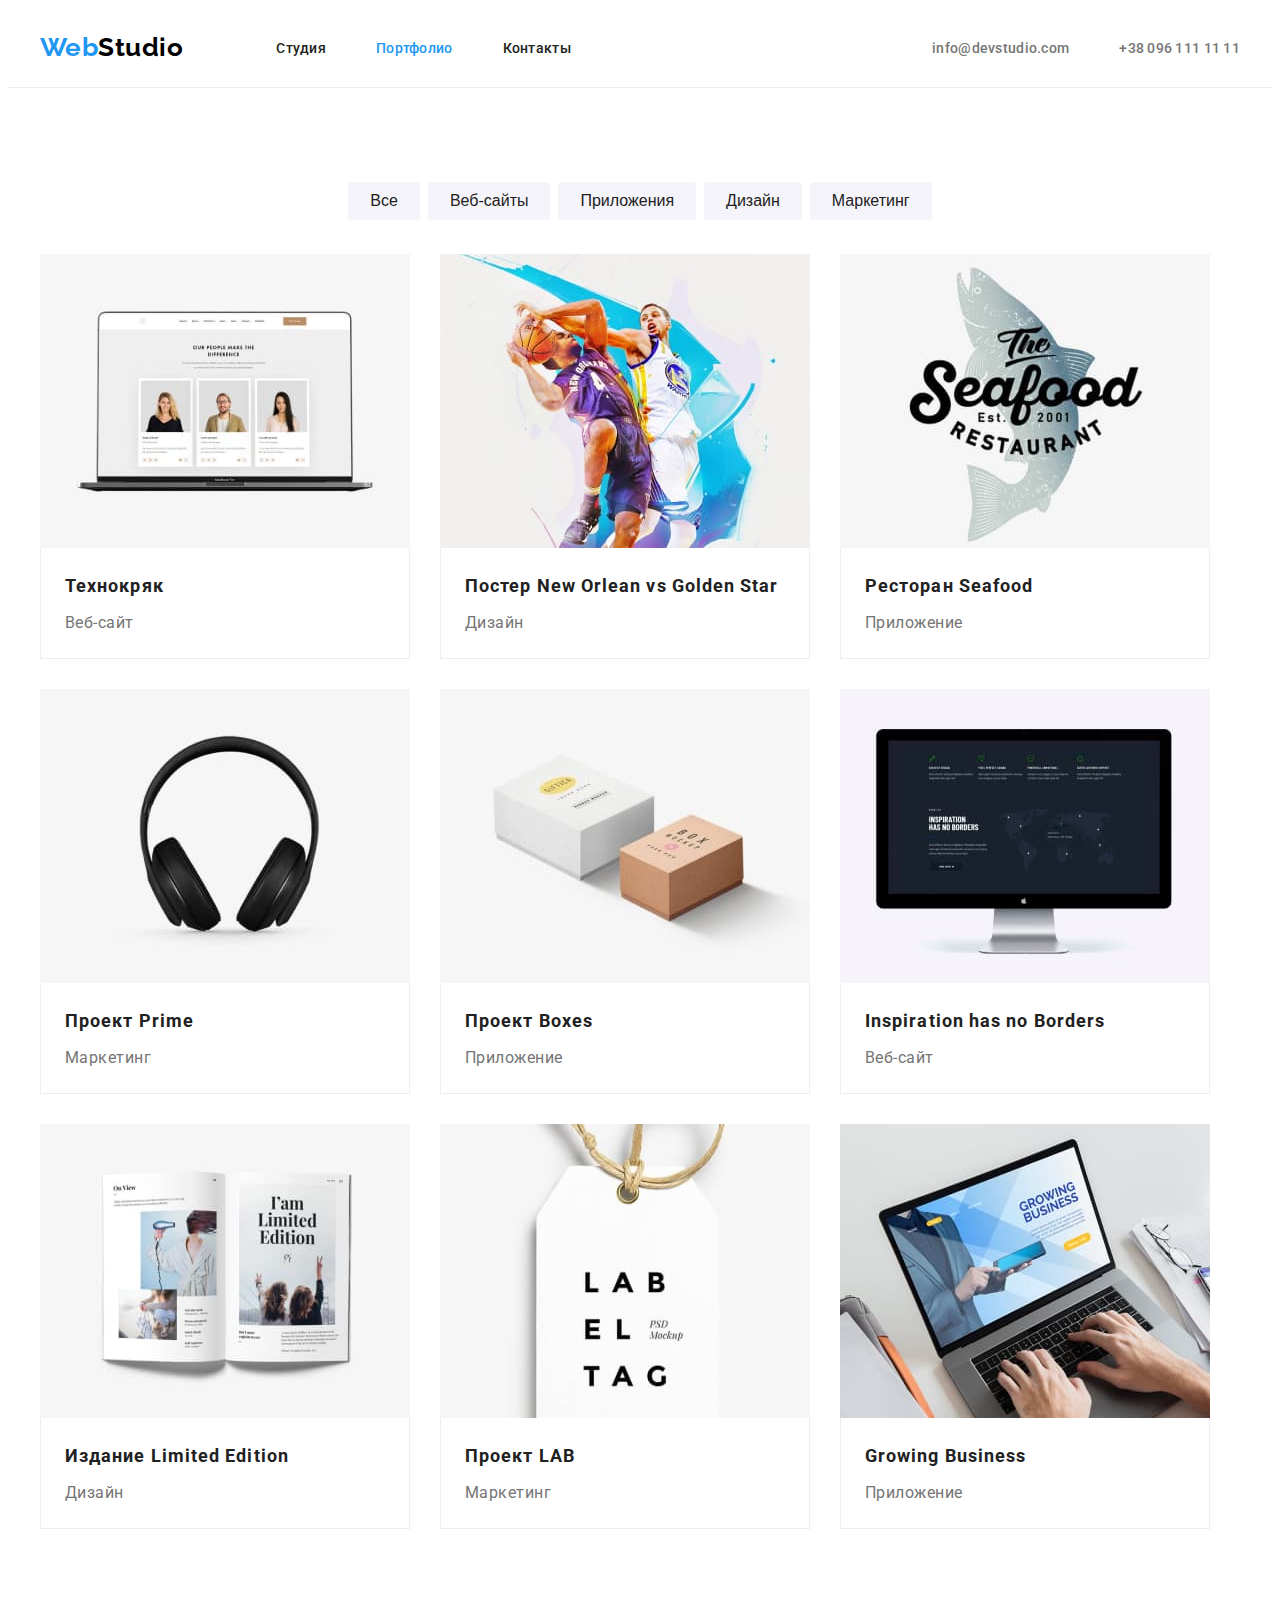
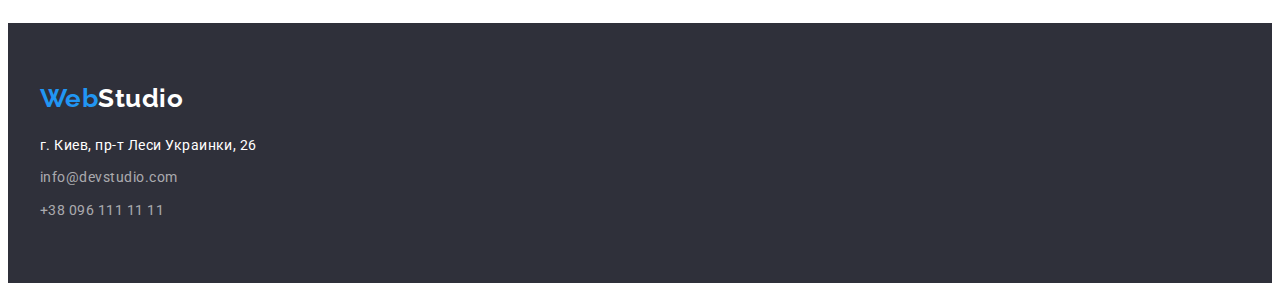
==== portfolio.html @ 40608341 "старт 4 дз" ====
<!DOCTYPE html>
<html lang="en">
<head>
    <meta charset="UTF-8">
    <meta http-equiv="X-UA-Compatible" content="IE=edge">
    <meta name="viewport" content="width=device-width, initial-scale=1.0">
    <title>Document</title>
    <link href="https://fonts.googleapis.com/css2?family=Raleway:wght@700&family=Roboto:wght@400;500;700;900&display=swap" rel="stylesheet">
    <link rel="stylesheet" href="https://cdnjs.cloudflare.com/ajax/libs/modern-normalize/1.1.0/modern-normalize.min.css" integrity="sha512-wpPYUAdjBVSE4KJnH1VR1HeZfpl1ub8YT/NKx4PuQ5NmX2tKuGu6U/JRp5y+Y8XG2tV+wKQpNHVUX03MfMFn9Q==" crossorigin="anonymous" referrerpolicy="no-referrer" />
    <link rel="stylesheet" href="./css/styles.css">
</head>
<body>
    <header class="header">
        <div class="header-container container">
            <a href="../" class="header-logo link"><span class="web">Web</span>Studio</a>
            <nav class="navigation">
                <ul class="navigation-menu list">
                    <li class="navigation-item"><a href="./index.html" class="navigation-link link">Студия</a></li>
                    <li class="navigation-item"><a href="./portfolio.html" class="navigation-link link active">Портфолио</a></li>
                    <li class="navigation-item"><a href="" class="navigation-link link">Контакты</a></li>
                </ul>
            </nav>
            <ul class="contacts-list list">
                <li class="cotacts-item"><a href="mailto:info@devstudio.com"
                        class="contacts-link link">info@devstudio.com</a></li>
                <li class="cotacts-item"><a href="tel:+380961111111" class="contacts-link link">+38 096 111 11 11</a></li>
            </ul>
        </div>
    </header>
    <main class="">
        <section class="section container">
            <h1 class="filter-title">Наши работы</h1>
            <ul class="filter-list list">
                <li class="filter-item">
                    <button type="button" class="filter-btn">Все</button>
                </li>
                <li class="filter-item">
                    <button type="button" class="filter-btn">Веб-сайты</button>
                </li>
                <li class="filter-item">
                    <button type="button" class="filter-btn">Приложения</button>
                </li>
                <li class="filter-item">
                    <button type="button" class="filter-btn">Дизайн</button>
                </li>
                <li class="filter-item">
                    <button type="button" class="filter-btn">Маркетинг</button>
                </li>
            </ul>
            <ul class="portfolio list">
                <li class="portfolio-item">
                    <a href="" class="portfolio-link link">
                        <img src="./imeg/portfolioimg1.jpg" alt="монитор ноутбука" width="370" height="294"> 
                        <div class="portfolio-content">
                            <h2 class="portfolio-link-title">Технокряк</h2>
                            <p class="portfolio-link-text">Веб-сайт</p>
                        </div>
                    </a>
                </li>
                <li class="portfolio-item">
                    <a href="" class="portfolio-link link">
                        <img src="./imeg/portfolioimg2.jpg" alt="два баскетболиста сражаются за мяч" width="370" height="294">
                        <div class="portfolio-content">
                            <h2 class="portfolio-link-title">Постер New Orlean vs Golden Star</h2>
                            <p class="portfolio-link-text">Дизайн</p>
                        </div>
                    </a>
                </li>
                <li class="portfolio-item">
                    <a href="" class="portfolio-link link">
                        <img src="./imeg/portfolioimg3.jpg" alt="эмблема ресторана" width="370" height="294">
                        <div class="portfolio-content">
                            <h2 class="portfolio-link-title">Ресторан Seafood</h2>
                            <p class="portfolio-link-text">Приложение</p>
                        </div>
                    </a>
                </li>
                <li class="portfolio-item">
                    <a href="" class="portfolio-link link">
                        <img src="./imeg/portfolioimg4.jpg" alt="наушники" width="370" height="294">
                        <div class="portfolio-content">
                            <h2 class="portfolio-link-title">Проект Prime</h2>
                            <p class="portfolio-link-text">Маркетинг</p>
                        </div>
                    </a>
                </li>
                <li class="portfolio-item">
                    <a href="" class="portfolio-link link">
                        <img src="./imeg/portfolioimg5.jpg" alt="две коробки" width="370" height="294">
                        <div class="portfolio-content">
                            <h2 class="portfolio-link-title">Проект Boxes</h2>
                            <p class="portfolio-link-text">Приложение</p>
                        </div>
                    </a>
                </li>
                <li class="portfolio-item">
                    <a href="" class="portfolio-link link">
                        <img src="./imeg/portfolioimg6.jpg" alt="монитор компютера" width="370" height="294">
                        <div class="portfolio-content">
                            <h2 class="portfolio-link-title">Inspiration has no Borders</h2>
                            <p class="portfolio-link-text">Веб-сайт</p>
                        </div>
                    </a>
                </li>
                <li class="portfolio-item">
                    <a href="" class="portfolio-link link">
                        <img src="./imeg/portfolioimg7.jpg" alt="развернутый журнал" width="370" height="294">
                        <div class="portfolio-content">
                            <h2 class="portfolio-link-title">Издание Limited Edition</h2>
                            <p class="portfolio-link-text">Дизайн</p>
                        </div>
                    </a>
                </li>
                <li class="portfolio-item">
                    <a href="" class="portfolio-link link">
                        <img src="./imeg/portfolioimg8.jpg" alt="бирка с надписью" width="370" height="294">
                        <div class="portfolio-content">
                            <h2 class="portfolio-link-title">Проект LAB</h2>
                            <p class="portfolio-link-text">Маркетинг</p>
                        </div>
                    </a>
                </li>
                <li class="portfolio-item">
                    <a href="" class="portfolio-link link">
                        <img src="./imeg/portfolioimg9.jpg" alt="человек работает на ноутбуке" width="370" height="294">
                        <div class="portfolio-content">
                            <h2 class="portfolio-link-title">Growing Business</h2>
                            <p class="portfolio-link-text">Приложение</p>
                        </div>
                    </a>    
                </li>
            </ul>
        </section>
    </main>
    <footer class="footer">
        <div class="container footer-container">
            <a href="../" class="footer-logo link"><span class="web">Web</span>Studio</a>
            <address class="footer-address">
                <ul class="footer-list list">
                    <li class="footer-contact-item">г. Киев, пр-т Леси Украинки, 26</li>
                    <li class="footer-contact-item"><a class="footer-contact-link link"
                            href="mailto:info@devstudio.com">info@devstudio.com</a></li>
                    <li class="footer-contact-item"><a class="footer-contact-link link" href="tel:+380961111111">+38 096 111
                            11 11</a></li>
                </ul>
            </address>
        </div>
    </footer>
</body>
</html>
---- css/styles.css ----
:root {
  --primery-text-color: #757575;
  --titel-text-color: #212121;
  --accent-color: #2196f3;
  --accent-color-btn: #ffffff;
  --nav-color: #212121;
  --logo-head-color: #000000;
  --footer-contact-color: rgba(255, 255, 255, 0.6);
  --primery-bg-color: #e5e5e5;
  --white-color: #ffffff;
  --footer-bg-color: #2f303a;
  --section-bg-color: #f5f4fa;
}
p,
h1,
h2,
h3,
h4,
h5,
h6 {
  margin: 0;
}
ul {
  margin: 0;
  padding-left: 0;
}
img {
  display: block;
  max-width: 100%;
  height: auto;
}
body {
  font-family: Roboto, sans-serif;
  letter-spacing: 0.03em;
  color: var(--primery-text-color);
  background-color: var(--white-color);
}
.container {
  width: 1200px;
  margin: 0 auto;
  padding-left: 15px;
  padding-right: 15px;
}
.section {
  padding-top: 94px;
  padding-bottom: 94px;
}
.link {
  text-decoration: none;
}
.list {
  list-style: none;
}

/* Header */

.header {
  background-color: var(--white-color);
  border-bottom: 1px solid #ececec;
}
.header-container {
  display: flex;
  align-items: center;
}
.header-logo {
  margin-right: 93px;
  padding-top: 24px;
  padding-bottom: 24px;

  font-family: Raleway, sans-serif;
  font-weight: 700;
  font-size: 26px;
  line-height: 1.19;

  color: var(--logo-head-color);
}
.web {
  color: var(--accent-color);
}
.navigation-menu {
  display: flex;
}
.navigation-item:not(:last-child) {
  margin-right: 50px;
}
.navigation-link {
  padding-top: 32px;
  padding-bottom: 32px;

  font-weight: 500;
  font-size: 14px;
  line-height: 1.14;
  letter-spacing: 0.02em;

  color: var(--nav-color);
}
.active,
.navigation-link:hover,
.navigation-link:focus {
  color: var(--accent-color);
}
.contacts-list {
  display: flex;
  margin-left: auto;
}
.cotacts-item:not(:last-child) {
  margin-right: 50px;
}
.contacts-link {
  padding-top: 32px;
  padding-bottom: 32px;

  font-weight: 500;
  font-size: 14px;
  line-height: 1.14;
  letter-spacing: 0.02em;
  color: var(--primery-text-color);
}
.contacts-link:hover,
.contacts-link:focus {
  color: var(--accent-color);
}

/* Hero */

.hero {
  background-color: var(--footer-bg-color);
  text-align: center;
}
.hero-container {
  padding: 200px 240px;
}
.hero-title {
  margin-bottom: 30px;

  max-width: 696px;
  font-weight: 900;
  font-size: 44px;
  line-height: 1.36;
  letter-spacing: 0.06em;
  text-transform: uppercase;

  color: var(--white-color);
}
.hero-btn {
  background: var(--accent-color);
  box-shadow: 0px 4px 4px rgba(0, 0, 0, 0.15);
  border-radius: 4px;

  padding: 10px 32px;
  margin: 0 auto;
  font-weight: 700;
  font-size: 16px;
  line-height: 1.87;
  display: flex;
  align-items: center;
  text-align: center;
  letter-spacing: 0.06em;

  color: var(--accent-color-btn);
}
.hero-btn:hover,
.hero-btn:focus {
  background: #188ce8;
  cursor: pointer;
}

/* advantage */

.advantages-title {
  display: none;
}
.advantages-list {
  display: flex;
  min-width: 270px;
}
.advantage-item:not(:last-child) {
  margin-right: 30px;
}
.advantage-subtitle {
  margin-bottom: 10px;
  font-weight: 700;
  font-size: 14px;
  line-height: 1.14;
  color: var(--titel-text-color);
  text-transform: uppercase;
}
.advantage-text {
  font-size: 14px;
  line-height: 1.71;
}

/* work */

.work {
  padding-top: 0;
}
.work-title {
  margin-bottom: 50px;

  font-weight: 700;
  font-size: 36px;
  line-height: 1.17;
  text-align: center;
  color: var(--titel-text-color);
}
.work-list {
  display: flex;
}
.work-item {
  flex-basis: calc(100 / 3 - 30px);
}
.work-item:not(:last-child) {
  margin-right: 30px;
  min-width: 370px;
}

/* Team */

.team {
  background-color: var(--section-bg-color);
}
.team-title {
  margin-bottom: 50px;

  font-weight: 700;
  font-size: 36px;
  line-height: 1.17;
  text-align: center;
  color: var(--titel-text-color);
}
.team-list {
  display: flex;
}
.team-item {
  flex-basis: calc(100 / 4 - 30px);
}
.team-item:not(:last-child) {
  margin-right: 30px;
}
.team-content {
  padding: 30px 0;
  box-shadow: 0px 4px 4px rgba(0, 0, 0, 0.15);
  border-radius: 4px;

  background: var(--white-color);
}
.team-subtitle {
  margin-bottom: 10px;

  font-weight: 500;
  font-size: 16px;
  line-height: 1.19;
  text-align: center;
  color: var(--titel-text-color);
}
.team-text {
  font-size: 16px;
  line-height: 1.19;
  text-align: center;
}

/*----------------- Portfolio -----------------*/

.filter-title {
  overflow: hidden;
  font-size: 0px;
}
.filter-list {
  display: flex;
  margin-bottom: 34px;
  justify-content: center;
}
.filter-item:not(:last-child) {
  margin-right: 8px;
}
.filter-btn {
  padding: 6px 22px;
  background: #f5f4fa;
  border-radius: 4px;
  border-width: 0;
  font-weight: 500;
  font-size: 16px;
  line-height: 1.62;
  text-align: center;
  color: var(--nav-color);
}
.filter-btn:hover,
.filter-btn:focus {
  background: var(--accent-color);
  box-shadow: 0px 3px 1px rgba(0, 0, 0, 0.1), 0px 1px 2px rgba(0, 0, 0, 0.08),
    0px 2px 2px rgba(0, 0, 0, 0.12);
  border-radius: 4px;
  cursor: pointer;

  font-weight: 500;
  font-size: 16px;
  line-height: 1.62;
  text-align: center;
  color: var(--accent-color-btn);
}
.portfolio {
  display: flex;
  flex-wrap: wrap;
  margin-right: -30px;
  margin-bottom: -30px;
}
.portfolio-item {
  flex-basis: calc(100 / 3 - 30px);
  margin-right: 30px;
  margin-bottom: 30px;
}
.portfolio-content {
  padding: 20px 24px;
  border-bottom: 1px solid #eeeeee;
  border-left: 1px solid #eeeeee;
  border-right: 1px solid #eeeeee;
}
.portfolio-link-title {
  margin-bottom: 4px;

  font-weight: 700;
  font-size: 18px;
  line-height: 2;
  letter-spacing: 0.06em;
  color: var(--titel-text-color);
}
.portfolio-link-text {
  font-size: 16px;
  line-height: 1.87;
  color: var(--primery-text-color);
}

/* Footer */
.footer {
  background-color: var(--footer-bg-color);
}
.footer-container {
  padding-top: 60px;
  padding-bottom: 60px;
}
.footer-logo {
  display: block;
  max-width: 135px;
  margin-bottom: 20px;

  font-family: Raleway, sans-serif;
  font-weight: 700;
  font-size: 26px;
  line-height: 1.19;
  color: var(--white-color);
}
.footer-address {
  font-size: 14px;
  line-height: 1.71;
  font-style: normal;
  color: var(--white-color);
}
.footer-contact-item {
  min-width: 231px;
}
.footer-contact-item:not(:last-child) {
  margin-bottom: 9px;
}

.footer-contact-link {
  font-size: 14px;
  line-height: 1.71;
  color: var(--footer-contact-color);
}
.footer-contact-link:hover,
.footer-contact-link:focus {
  color: var(--accent-color);
}
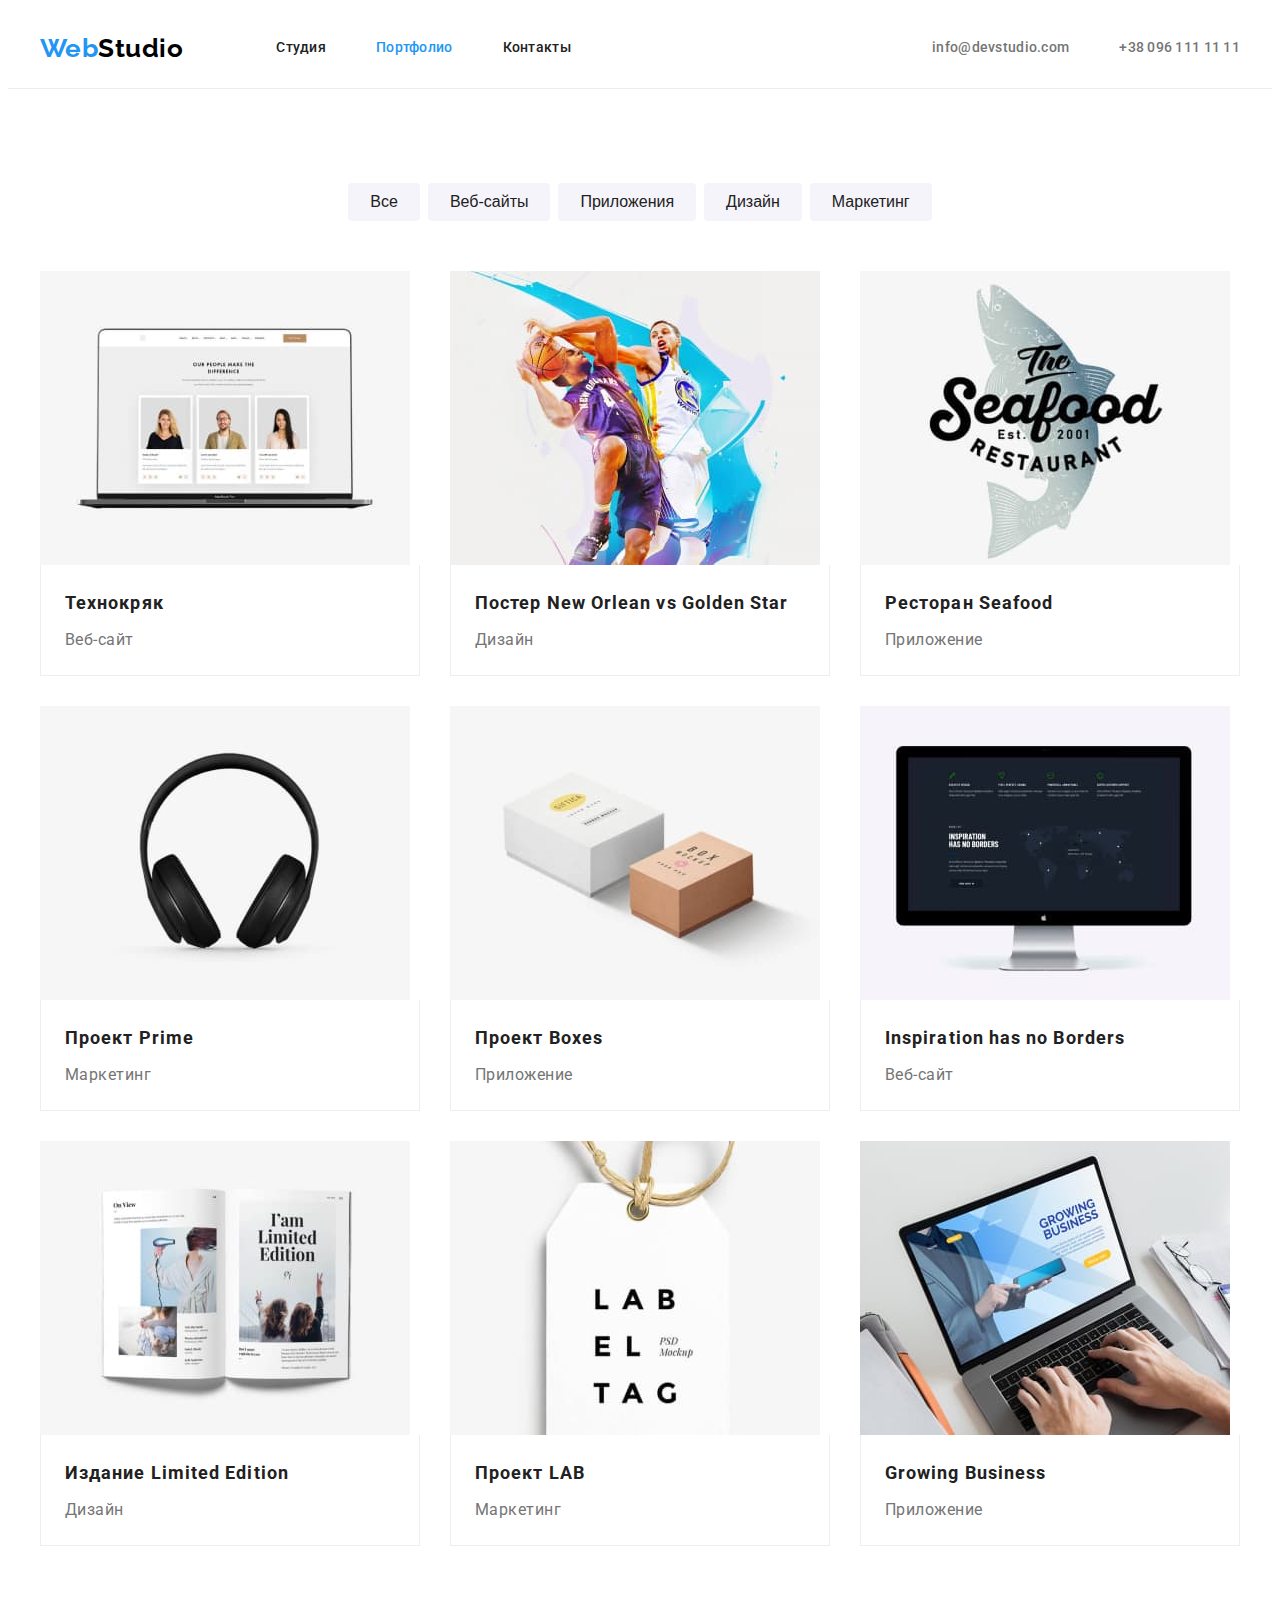
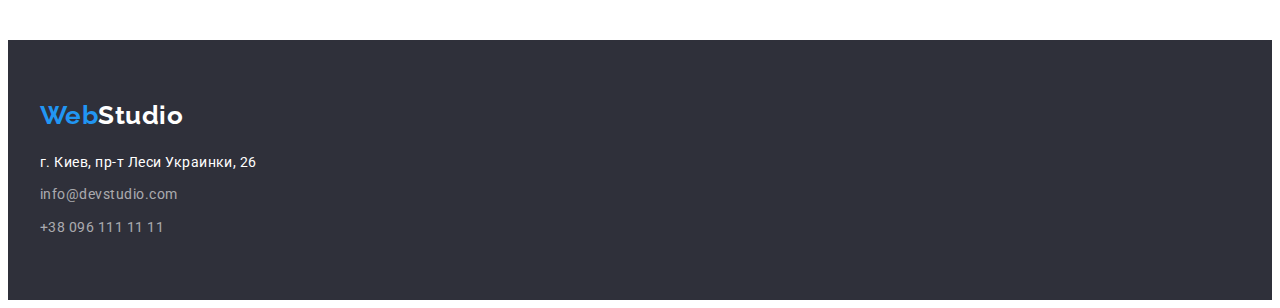
==== commit 3ee07684: "исправляет замечания ментора" ====
--- a/portfolio.html
+++ b/portfolio.html
@@ -28,112 +28,116 @@
         </div>
     </header>
     <main class="">
-        <section class="section container">
-            <h1 class="filter-title">Наши работы</h1>
-            <ul class="filter-list list">
-                <li class="filter-item">
-                    <button type="button" class="filter-btn">Все</button>
-                </li>
-                <li class="filter-item">
-                    <button type="button" class="filter-btn">Веб-сайты</button>
-                </li>
-                <li class="filter-item">
-                    <button type="button" class="filter-btn">Приложения</button>
-                </li>
-                <li class="filter-item">
-                    <button type="button" class="filter-btn">Дизайн</button>
-                </li>
-                <li class="filter-item">
-                    <button type="button" class="filter-btn">Маркетинг</button>
-                </li>
-            </ul>
-            <ul class="portfolio list">
-                <li class="portfolio-item">
-                    <a href="" class="portfolio-link link">
-                        <img src="./imeg/portfolioimg1.jpg" alt="монитор ноутбука" width="370" height="294"> 
-                        <div class="portfolio-content">
-                            <h2 class="portfolio-link-title">Технокряк</h2>
-                            <p class="portfolio-link-text">Веб-сайт</p>
-                        </div>
-                    </a>
-                </li>
-                <li class="portfolio-item">
-                    <a href="" class="portfolio-link link">
-                        <img src="./imeg/portfolioimg2.jpg" alt="два баскетболиста сражаются за мяч" width="370" height="294">
-                        <div class="portfolio-content">
-                            <h2 class="portfolio-link-title">Постер New Orlean vs Golden Star</h2>
-                            <p class="portfolio-link-text">Дизайн</p>
-                        </div>
-                    </a>
-                </li>
-                <li class="portfolio-item">
-                    <a href="" class="portfolio-link link">
-                        <img src="./imeg/portfolioimg3.jpg" alt="эмблема ресторана" width="370" height="294">
-                        <div class="portfolio-content">
-                            <h2 class="portfolio-link-title">Ресторан Seafood</h2>
-                            <p class="portfolio-link-text">Приложение</p>
-                        </div>
-                    </a>
-                </li>
-                <li class="portfolio-item">
-                    <a href="" class="portfolio-link link">
-                        <img src="./imeg/portfolioimg4.jpg" alt="наушники" width="370" height="294">
-                        <div class="portfolio-content">
-                            <h2 class="portfolio-link-title">Проект Prime</h2>
-                            <p class="portfolio-link-text">Маркетинг</p>
-                        </div>
-                    </a>
-                </li>
-                <li class="portfolio-item">
-                    <a href="" class="portfolio-link link">
-                        <img src="./imeg/portfolioimg5.jpg" alt="две коробки" width="370" height="294">
-                        <div class="portfolio-content">
-                            <h2 class="portfolio-link-title">Проект Boxes</h2>
-                            <p class="portfolio-link-text">Приложение</p>
-                        </div>
-                    </a>
-                </li>
-                <li class="portfolio-item">
-                    <a href="" class="portfolio-link link">
-                        <img src="./imeg/portfolioimg6.jpg" alt="монитор компютера" width="370" height="294">
-                        <div class="portfolio-content">
-                            <h2 class="portfolio-link-title">Inspiration has no Borders</h2>
-                            <p class="portfolio-link-text">Веб-сайт</p>
-                        </div>
-                    </a>
-                </li>
-                <li class="portfolio-item">
-                    <a href="" class="portfolio-link link">
-                        <img src="./imeg/portfolioimg7.jpg" alt="развернутый журнал" width="370" height="294">
-                        <div class="portfolio-content">
-                            <h2 class="portfolio-link-title">Издание Limited Edition</h2>
-                            <p class="portfolio-link-text">Дизайн</p>
-                        </div>
-                    </a>
-                </li>
-                <li class="portfolio-item">
-                    <a href="" class="portfolio-link link">
-                        <img src="./imeg/portfolioimg8.jpg" alt="бирка с надписью" width="370" height="294">
-                        <div class="portfolio-content">
-                            <h2 class="portfolio-link-title">Проект LAB</h2>
-                            <p class="portfolio-link-text">Маркетинг</p>
-                        </div>
-                    </a>
-                </li>
-                <li class="portfolio-item">
-                    <a href="" class="portfolio-link link">
-                        <img src="./imeg/portfolioimg9.jpg" alt="человек работает на ноутбуке" width="370" height="294">
-                        <div class="portfolio-content">
-                            <h2 class="portfolio-link-title">Growing Business</h2>
-                            <p class="portfolio-link-text">Приложение</p>
-                        </div>
-                    </a>    
-                </li>
-            </ul>
+        <section class="section">
+            <div class="container">
+                <h1 class="filter-title visually-hidden">Наши работы</h1>
+                <ul class="filter-list list">
+                    <li class="filter-item">
+                        <button type="button" class="filter-btn">Все</button>
+                    </li>
+                    <li class="filter-item">
+                        <button type="button" class="filter-btn">Веб-сайты</button>
+                    </li>
+                    <li class="filter-item">
+                        <button type="button" class="filter-btn">Приложения</button>
+                    </li>
+                    <li class="filter-item">
+                        <button type="button" class="filter-btn">Дизайн</button>
+                    </li>
+                    <li class="filter-item">
+                        <button type="button" class="filter-btn">Маркетинг</button>
+                    </li>
+                </ul>
+            </div>
+            <div class="container">
+                <ul class="portfolio list">
+                    <li class="portfolio-item">
+                        <a href="" class="portfolio-link link">
+                            <img src="./imeg/portfolioimg1.jpg" alt="монитор ноутбука" width="370" height="294"> 
+                            <div class="portfolio-content">
+                                <h2 class="portfolio-link-title">Технокряк</h2>
+                                <p class="portfolio-link-text">Веб-сайт</p>
+                            </div>
+                        </a>
+                    </li>
+                    <li class="portfolio-item">
+                        <a href="" class="portfolio-link link">
+                            <img src="./imeg/portfolioimg2.jpg" alt="два баскетболиста сражаются за мяч" width="370" height="294">
+                            <div class="portfolio-content">
+                                <h2 class="portfolio-link-title">Постер New Orlean vs Golden Star</h2>
+                                <p class="portfolio-link-text">Дизайн</p>
+                            </div>
+                        </a>
+                    </li>
+                    <li class="portfolio-item">
+                        <a href="" class="portfolio-link link">
+                            <img src="./imeg/portfolioimg3.jpg" alt="эмблема ресторана" width="370" height="294">
+                            <div class="portfolio-content">
+                                <h2 class="portfolio-link-title">Ресторан Seafood</h2>
+                                <p class="portfolio-link-text">Приложение</p>
+                            </div>
+                        </a>
+                    </li>
+                    <li class="portfolio-item">
+                        <a href="" class="portfolio-link link">
+                            <img src="./imeg/portfolioimg4.jpg" alt="наушники" width="370" height="294">
+                            <div class="portfolio-content">
+                                <h2 class="portfolio-link-title">Проект Prime</h2>
+                                <p class="portfolio-link-text">Маркетинг</p>
+                            </div>
+                        </a>
+                    </li>
+                    <li class="portfolio-item">
+                        <a href="" class="portfolio-link link">
+                            <img src="./imeg/portfolioimg5.jpg" alt="две коробки" width="370" height="294">
+                            <div class="portfolio-content">
+                                <h2 class="portfolio-link-title">Проект Boxes</h2>
+                                <p class="portfolio-link-text">Приложение</p>
+                            </div>
+                        </a>
+                    </li>
+                    <li class="portfolio-item">
+                        <a href="" class="portfolio-link link">
+                            <img src="./imeg/portfolioimg6.jpg" alt="монитор компютера" width="370" height="294">
+                            <div class="portfolio-content">
+                                <h2 class="portfolio-link-title">Inspiration has no Borders</h2>
+                                <p class="portfolio-link-text">Веб-сайт</p>
+                            </div>
+                        </a>
+                    </li>
+                    <li class="portfolio-item">
+                        <a href="" class="portfolio-link link">
+                            <img src="./imeg/portfolioimg7.jpg" alt="развернутый журнал" width="370" height="294">
+                            <div class="portfolio-content">
+                                <h2 class="portfolio-link-title">Издание Limited Edition</h2>
+                                <p class="portfolio-link-text">Дизайн</p>
+                            </div>
+                        </a>
+                    </li>
+                    <li class="portfolio-item">
+                        <a href="" class="portfolio-link link">
+                            <img src="./imeg/portfolioimg8.jpg" alt="бирка с надписью" width="370" height="294">
+                            <div class="portfolio-content">
+                                <h2 class="portfolio-link-title">Проект LAB</h2>
+                                <p class="portfolio-link-text">Маркетинг</p>
+                            </div>
+                        </a>
+                    </li>
+                    <li class="portfolio-item">
+                        <a href="" class="portfolio-link link">
+                            <img src="./imeg/portfolioimg9.jpg" alt="человек работает на ноутбуке" width="370" height="294">
+                            <div class="portfolio-content">
+                                <h2 class="portfolio-link-title">Growing Business</h2>
+                                <p class="portfolio-link-text">Приложение</p>
+                            </div>
+                        </a>    
+                    </li>
+                </ul>
+            </div>
         </section>
     </main>
     <footer class="footer">
-        <div class="container footer-container">
+        <div class="container">
             <a href="../" class="footer-logo link"><span class="web">Web</span>Studio</a>
             <address class="footer-address">
                 <ul class="footer-list list">
--- a/css/styles.css
+++ b/css/styles.css
@@ -46,10 +46,21 @@
   padding-bottom: 94px;
 }
 .link {
+  display: block;
   text-decoration: none;
 }
 .list {
   list-style: none;
+}
+.visually-hidden {
+  position: absolute;
+  width: 1px;
+  height: 1px;
+  margin: -1px;
+  padding: 0;
+  overflow: hidden;
+  border: 0;
+  clip: rect(0 0 0 0);
 }
 
 /* Header */
@@ -124,14 +135,15 @@
 /* Hero */
 
 .hero {
+  padding-top: 200px;
+  padding-bottom: 200px;
   background-color: var(--footer-bg-color);
   text-align: center;
-}
-.hero-container {
-  padding: 200px 240px;
 }
 .hero-title {
   margin-bottom: 30px;
+  margin-left: auto;
+  margin-right: auto;
 
   max-width: 696px;
   font-weight: 900;
@@ -167,9 +179,6 @@
 
 /* advantage */
 
-.advantages-title {
-  display: none;
-}
 .advantages-list {
   display: flex;
   min-width: 270px;
@@ -262,13 +271,9 @@
 
 /*----------------- Portfolio -----------------*/
 
-.filter-title {
-  overflow: hidden;
-  font-size: 0px;
-}
 .filter-list {
   display: flex;
-  margin-bottom: 34px;
+  margin-bottom: 50px;
   justify-content: center;
 }
 .filter-item:not(:last-child) {
@@ -306,7 +311,7 @@
   margin-bottom: -30px;
 }
 .portfolio-item {
-  flex-basis: calc(100 / 3 - 30px);
+  flex-basis: calc(100% / 3 - 30px);
   margin-right: 30px;
   margin-bottom: 30px;
 }
@@ -333,15 +338,13 @@
 
 /* Footer */
 .footer {
-  background-color: var(--footer-bg-color);
-}
-.footer-container {
   padding-top: 60px;
   padding-bottom: 60px;
+
+  background-color: var(--footer-bg-color);
 }
 .footer-logo {
   display: block;
-  max-width: 135px;
   margin-bottom: 20px;
 
   font-family: Raleway, sans-serif;
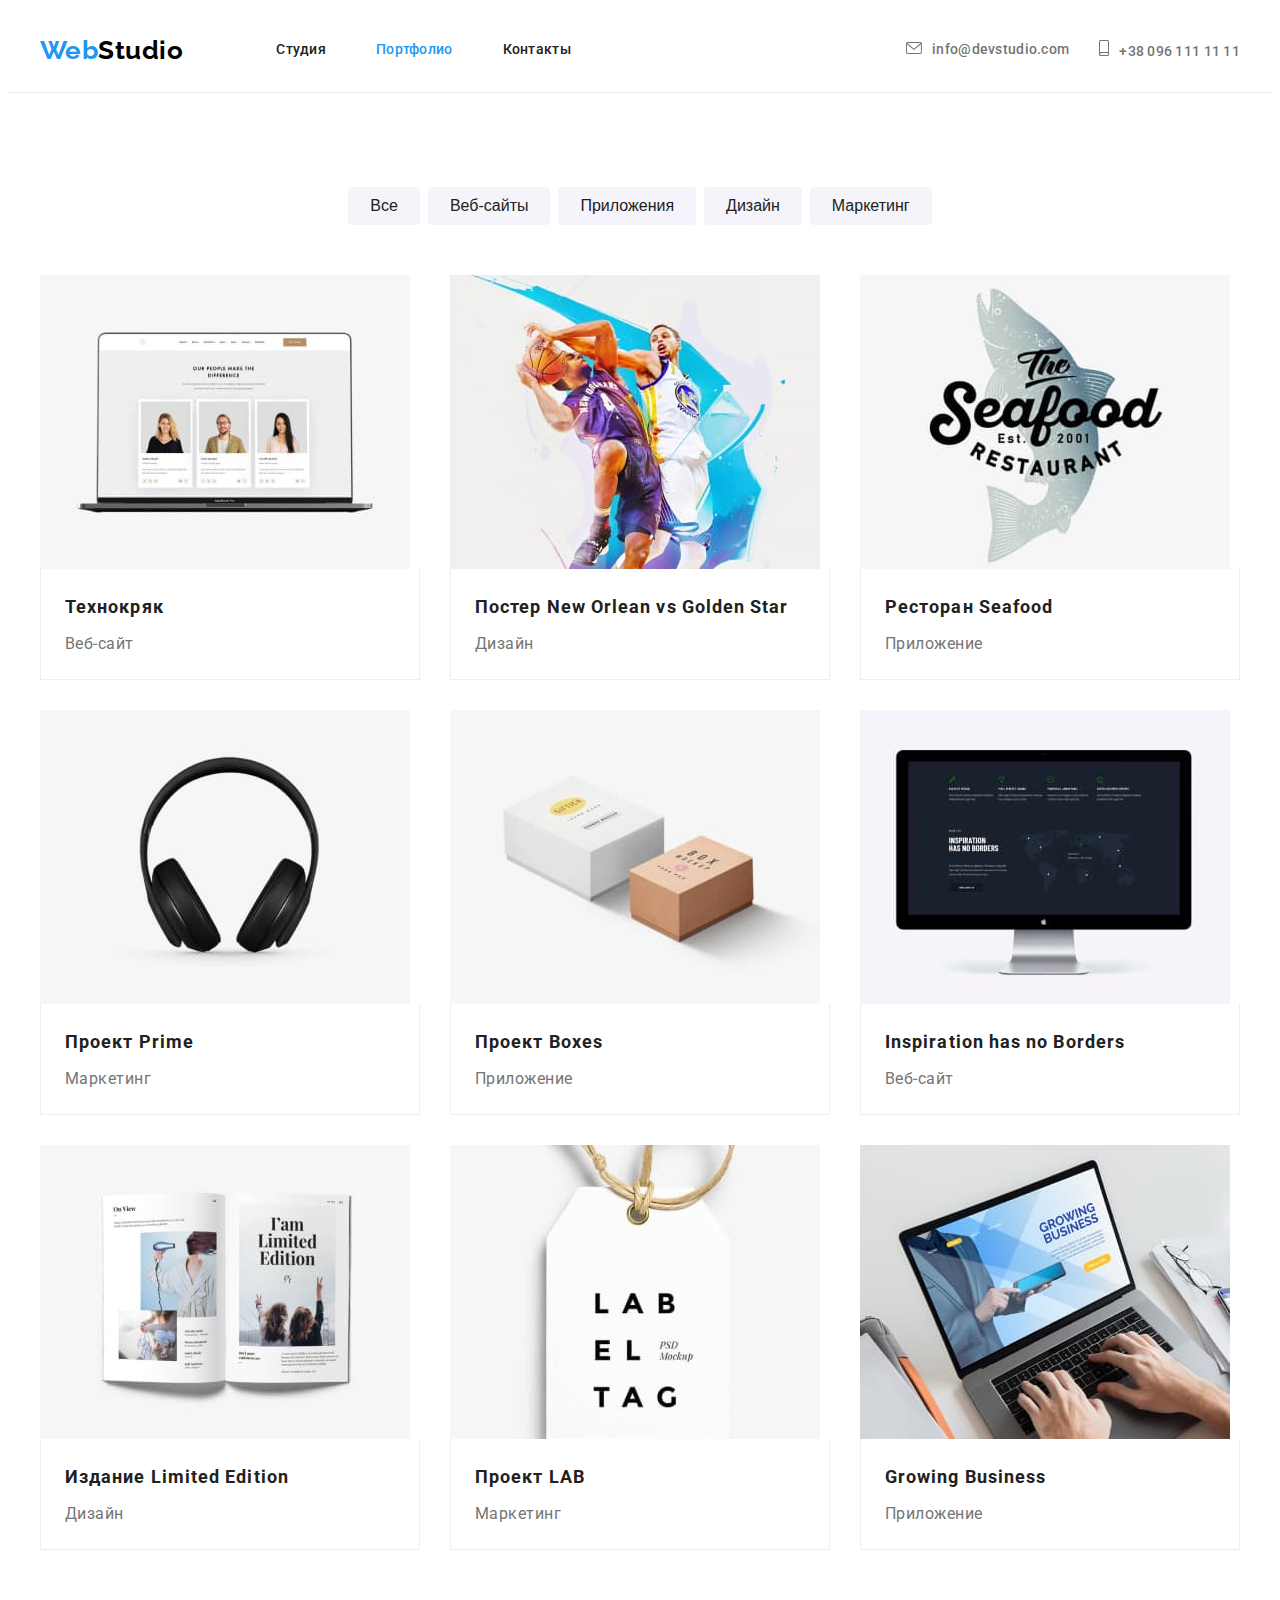
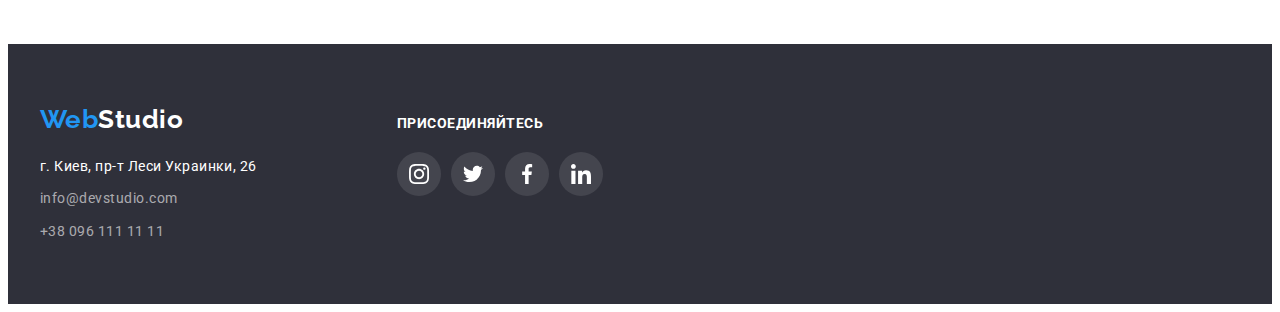
==== commit 798a397e: "добавляет иконки и фоны" ====
--- a/portfolio.html
+++ b/portfolio.html
@@ -21,9 +21,14 @@
                 </ul>
             </nav>
             <ul class="contacts-list list">
-                <li class="cotacts-item"><a href="mailto:info@devstudio.com"
-                        class="contacts-link link">info@devstudio.com</a></li>
-                <li class="cotacts-item"><a href="tel:+380961111111" class="contacts-link link">+38 096 111 11 11</a></li>
+                <li class="cotacts-item"><a href="mailto:info@devstudio.com" class="contacts-link link">
+                        <svg class="envelope-icon">
+                            <use href="./imeg/symbol-defs.svg#icon-envelope"></use>
+                        </svg>info@devstudio.com</a></li>
+                <li class="cotacts-item"><a href="tel:+380961111111" class="contacts-link link">
+                        <svg class="smartphone-icon">
+                            <use href="./imeg/symbol-defs.svg#icon-smartphone"></use>
+                        </svg>+38 096 111 11 11</a></li>
             </ul>
         </div>
     </header>
@@ -137,17 +142,52 @@
         </section>
     </main>
     <footer class="footer">
-        <div class="container">
-            <a href="../" class="footer-logo link"><span class="web">Web</span>Studio</a>
-            <address class="footer-address">
-                <ul class="footer-list list">
-                    <li class="footer-contact-item">г. Киев, пр-т Леси Украинки, 26</li>
-                    <li class="footer-contact-item"><a class="footer-contact-link link"
-                            href="mailto:info@devstudio.com">info@devstudio.com</a></li>
-                    <li class="footer-contact-item"><a class="footer-contact-link link" href="tel:+380961111111">+38 096 111
-                            11 11</a></li>
+        <div class="container footer-container">
+            <div class="footer-address">
+                <a href="../" class="footer-logo link"><span class="web">Web</span>Studio</a>
+                <address class="footer-address">
+                    <ul class="footer-list list">
+                        <li class="footer-contact-item">г. Киев, пр-т Леси Украинки, 26</li>
+                        <li class="footer-contact-item"><a class="footer-contact-link link"
+                                href="mailto:info@devstudio.com">info@devstudio.com</a></li>
+                        <li class="footer-contact-item"><a class="footer-contact-link link" href="tel:+380961111111">+38 096
+                                111 11 11</a></li>
+                    </ul>
+                </address>
+            </div>
+            <div class="footer-social">
+                <h3 class="social-title">присоединяйтесь</h3>
+                <ul class="footer-social-list social-list">
+                    <li class="social-item list">
+                        <a href="" class="social-link link">
+                            <svg class="social-icon">
+                                <use href="./imeg/symbol-defs.svg#icon-instagram"></use>
+                            </svg>
+                        </a>
+                    </li>
+                    <li class="social-item list">
+                        <a href="" class="social-link link">
+                            <svg class="social-icon">
+                                <use href="./imeg/symbol-defs.svg#icon-twitter"></use>
+                            </svg>
+                        </a>
+                    </li>
+                    <li class="social-item list">
+                        <a href="" class="social-link link">
+                            <svg class="social-icon">
+                                <use href="./imeg/symbol-defs.svg#icon-facebook"></use>
+                            </svg>
+                        </a>
+                    </li>
+                    <li class="social-item list">
+                        <a href="" class="social-link link">
+                            <svg class="social-icon">
+                                <use href="./imeg/symbol-defs.svg#icon-linkedin"></use>
+                            </svg>
+                        </a>
+                    </li>
                 </ul>
-            </address>
+            </div>
         </div>
     </footer>
 </body>
--- a/css/styles.css
+++ b/css/styles.css
@@ -10,6 +10,8 @@
   --white-color: #ffffff;
   --footer-bg-color: #2f303a;
   --section-bg-color: #f5f4fa;
+  --primery-social-color: #afb1b8;
+  --accent-social-color: #ffffff;
 }
 p,
 h1,
@@ -113,9 +115,13 @@
 .contacts-list {
   display: flex;
   margin-left: auto;
+  align-items: center;
+}
+.cotacts-item {
+  align-items: center;
 }
 .cotacts-item:not(:last-child) {
-  margin-right: 50px;
+  margin-right: 30px;
 }
 .contacts-link {
   padding-top: 32px;
@@ -127,18 +133,55 @@
   letter-spacing: 0.02em;
   color: var(--primery-text-color);
 }
+
 .contacts-link:hover,
 .contacts-link:focus {
   color: var(--accent-color);
 }
+.envelope-icon {
+  width: 16px;
+  height: 12px;
+  margin-right: 10px;
+  fill: var(--primery-text-color);
+}
+.contacts-link:hover .envelope-icon,
+.contacts-link:focus .envelope-icon {
+  fill: var(--accent-color);
+}
+
+.smartphone-icon {
+  width: 10px;
+  height: 16px;
+  margin-right: 10px;
+  fill: var(--primery-text-color);
+}
+.contacts-link:hover .smartphone-icon,
+.contacts-link:focus .smartphone-icon {
+  fill: var(--accent-color);
+}
 
 /* Hero */
 
 .hero {
+  max-width: 1600px;
+  height: 600px;
   padding-top: 200px;
   padding-bottom: 200px;
+  margin-left: auto;
+  margin-right: auto;
+
+  text-align: center;
+
   background-color: var(--footer-bg-color);
-  text-align: center;
+  background-image: linear-gradient(
+      to right,
+      rgba(47, 48, 58, 0.4),
+      rgba(47, 48, 58, 0.4)
+    ),
+    url(../imeg/hero.jpg);
+  background-size: cover;
+  background-position: center;
+  background-repeat: no-repeat;
 }
 .hero-title {
   margin-bottom: 30px;
@@ -182,10 +225,27 @@
 .advantages-list {
   display: flex;
   min-width: 270px;
+  margin-right: -30px;
 }
 .advantage-item:not(:last-child) {
   margin-right: 30px;
 }
+.tumb {
+  display: flex;
+  margin-bottom: 30px;
+  height: 120px;
+  border-radius: 5px;
+
+  justify-content: center;
+  align-items: center;
+
+  background-color: var(--section-bg-color);
+}
+.advantages-icon {
+  width: 70px;
+  height: 70px;
+}
+
 .advantage-subtitle {
   margin-bottom: 10px;
   font-weight: 700;
@@ -267,6 +327,86 @@
   font-size: 16px;
   line-height: 1.19;
   text-align: center;
+  margin-bottom: 16px;
+}
+.social-list {
+  display: flex;
+  justify-content: center;
+}
+.social-item {
+  width: 44px;
+  height: 44px;
+}
+.social-item + .social-item {
+  margin-left: 10px;
+}
+.social-link {
+  width: 100%;
+  height: 100%;
+  border-radius: 50%;
+  background-color: var(--white-color);
+  display: flex;
+  align-items: center;
+  justify-content: center;
+}
+.social-link:focus,
+.social-link:hover {
+  background-color: var(--accent-color);
+}
+.social-link:focus .social-icon,
+.social-link:hover .social-icon {
+  fill: var(--accent-social-color);
+}
+.social-icon {
+  width: 20px;
+  height: 20px;
+  fill: var(--primery-social-color);
+}
+
+/* CLIENT */
+
+.clients-title {
+  margin-bottom: 50px;
+
+  font-weight: 700;
+  font-size: 36px;
+  line-height: 1.17;
+  text-align: center;
+  color: var(--titel-text-color);
+}
+.clients-list {
+  display: flex;
+  justify-content: center;
+}
+.clients-item:not(:last-child) {
+  margin-right: 30px;
+}
+.clients-item {
+  width: 170px;
+  height: 92px;
+}
+.clients-link {
+  width: 100%;
+  height: 100%;
+  border: 1px solid var(--primery-social-color);
+  border-radius: 4px;
+  display: flex;
+  align-items: center;
+  justify-content: center;
+}
+.clients-link:hover,
+.clients-link:focus {
+  border: 1px solid var(--accent-color);
+}
+.clients-link:hover .clients-icon,
+.clients-link:focus .clients-icon {
+  color: var(--accent-color);
+  fill: var(--accent-color);
+}
+.clients-icon {
+  width: 106px;
+  height: 60px;
+  fill: var(--primery-social-color);
 }
 
 /*----------------- Portfolio -----------------*/
@@ -335,6 +475,11 @@
   line-height: 1.87;
   color: var(--primery-text-color);
 }
+.portfolio-link:hover,
+.portfolio-link:focus {
+  box-shadow: 0px 1px 1px rgba(0, 0, 0, 0.12), 0px 4px 4px rgba(0, 0, 0, 0.06),
+    1px 4px 6px rgba(0, 0, 0, 0.16);
+}
 
 /* Footer */
 .footer {
@@ -343,6 +488,13 @@
 
   background-color: var(--footer-bg-color);
 }
+.footer-container {
+  display: flex;
+  align-items: baseline;
+}
+.footer-address {
+  margin-right: 70px;
+}
 .footer-logo {
   display: block;
   margin-bottom: 20px;
@@ -359,9 +511,6 @@
   font-style: normal;
   color: var(--white-color);
 }
-.footer-contact-item {
-  min-width: 231px;
-}
 .footer-contact-item:not(:last-child) {
   margin-bottom: 9px;
 }
@@ -375,3 +524,28 @@
 .footer-contact-link:focus {
   color: var(--accent-color);
 }
+.social-title {
+  margin-bottom: 20px;
+  font-weight: 700;
+  font-size: 14px;
+  line-height: 1.14;
+  text-transform: uppercase;
+
+  color: var(--white-color);
+}
+.footer-social-list .social-link {
+  width: 100%;
+  height: 100%;
+  border-radius: 50%;
+  background-color: rgba(255, 255, 255, 0.1);
+  display: flex;
+  align-items: center;
+  justify-content: center;
+}
+.footer-social-list .social-icon {
+  fill: var(--white-color);
+}
+.social-link:focus,
+.social-link:hover {
+  background-color: var(--accent-color);
+}
